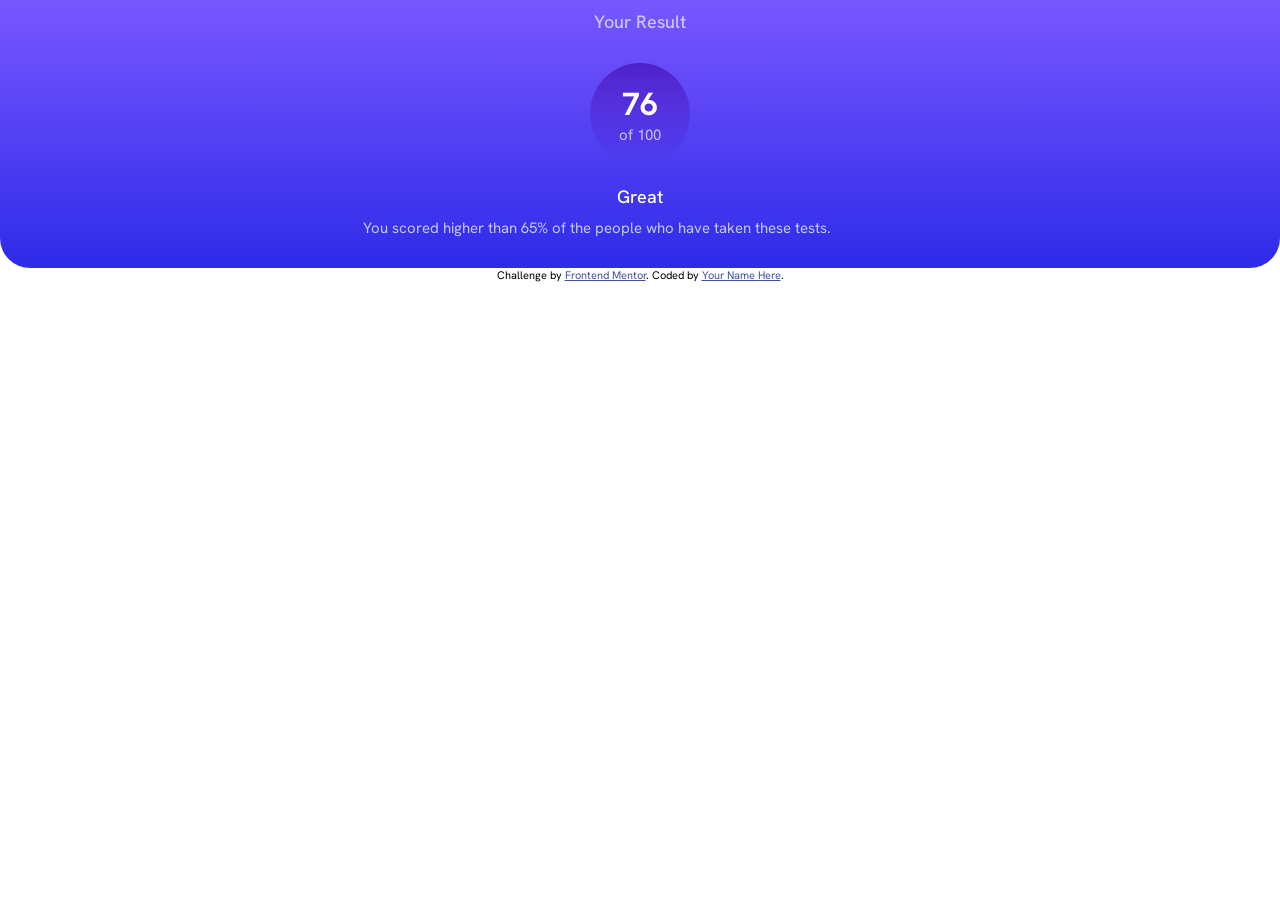
==== index.html @ be64f6b7 "Primer commit" ====
<!DOCTYPE html>
<html lang="en">
<head>
  <meta charset="UTF-8">
  <meta name="viewport" content="width=device-width, initial-scale=1.0"> 
  <link rel="icon" type="image/png" sizes="32x32" href="./assets/images/favicon-32x32.png">
  
  <title>Frontend Mentor | Results summary component</title>
  <link rel="stylesheet" href="./CSS/style.css">

  <style>
    .attribution { font-size: 11px; text-align: center; }
    .attribution a { color: hsl(228, 45%, 44%); }
  </style>
  
</head>
<body>

  <header class="header">
      <h1 class="header__title copy title">Your Result</h1>
      <div class="header__status">
          <h1 class="header__status__title">76</h1>
          <p class="copy">of 100</p>
      </div>
      <div class="header__copy">
          <h2 class="copy__title title">Great</h2>
          <p class="copy">You scored higher than 65% of the people who have taken these tests.</p>
      </div>
  </header>
  
  <main class="section">
    <!-- Summary

    Reaction
    80 / 100
    
    Memory
    92 / 100
    
    Verbal
    61 / 100
    
    Visual
    72 / 100
    
    Continue -->
  </main>
  
  <div class="attribution">
    Challenge by <a href="https://www.frontendmentor.io?ref=challenge" target="_blank">Frontend Mentor</a>. 
    Coded by <a href="#">Your Name Here</a>.
  </div>
</body>
</html>
---- CSS/style.css ----
@import url('https://fonts.googleapis.com/css2?family=Hanken+Grotesk:wght@500;700;800&display=swap');

* {
    margin: 0;
    padding: 0;
    box-sizing: border-box;
}

body {
    font-family: 'Hanken Grotesk', sans-serif;
}

:root {
    --fs: 18px;

    --light-red: hsl(0, 100%, 67%);
    --orangey-yellow: hsl(39, 100%, 56%);
    --green-teal: hsl(166, 100%, 37%);
    --cobalt-blue: hsl(234, 85%, 45%);

    --light-slate-blue-background: hsl(252, 100%, 67%);
    --light-royal-blue-background: hsl(241, 81%, 54%);

    --violet-blue-circle: rgb(78, 33, 202);
    --persian-blue-circle: hsla(241, 72%, 46%, 0);

    --white: hsl(0, 0%, 100%);
    --Pale-blue: hsl(221, 100%, 96%);
    --light-lavender: hsl(241, 100%, 89%);
    --dark-gray-blue: hsl(224, 30%, 27%);
}

.header {
    padding: 10px 10px 20px;
    width: 100%;
    background-image: linear-gradient(var(--light-slate-blue-background), var(--light-royal-blue-background));
    border-radius: 0 0 30px 30px;
    color: #fff;
    text-align: center;
}

.copy {
    color: var(--light-lavender);
}

p.copy {
    font-size: 15px;
}

.title {
    font-weight: 500;
    font-size: var(--fs);
    padding-bottom: 10px;
}

.header__status {
    margin: 20px auto;
    width: 100px;
    padding: 20px;
    background-image: linear-gradient(var(--violet-blue-circle), var(--persian-blue-circle));
    border-radius: 100%;
}

.header__copy .copy {
    width: 90%;
    margin: 0 20px 10px;
}
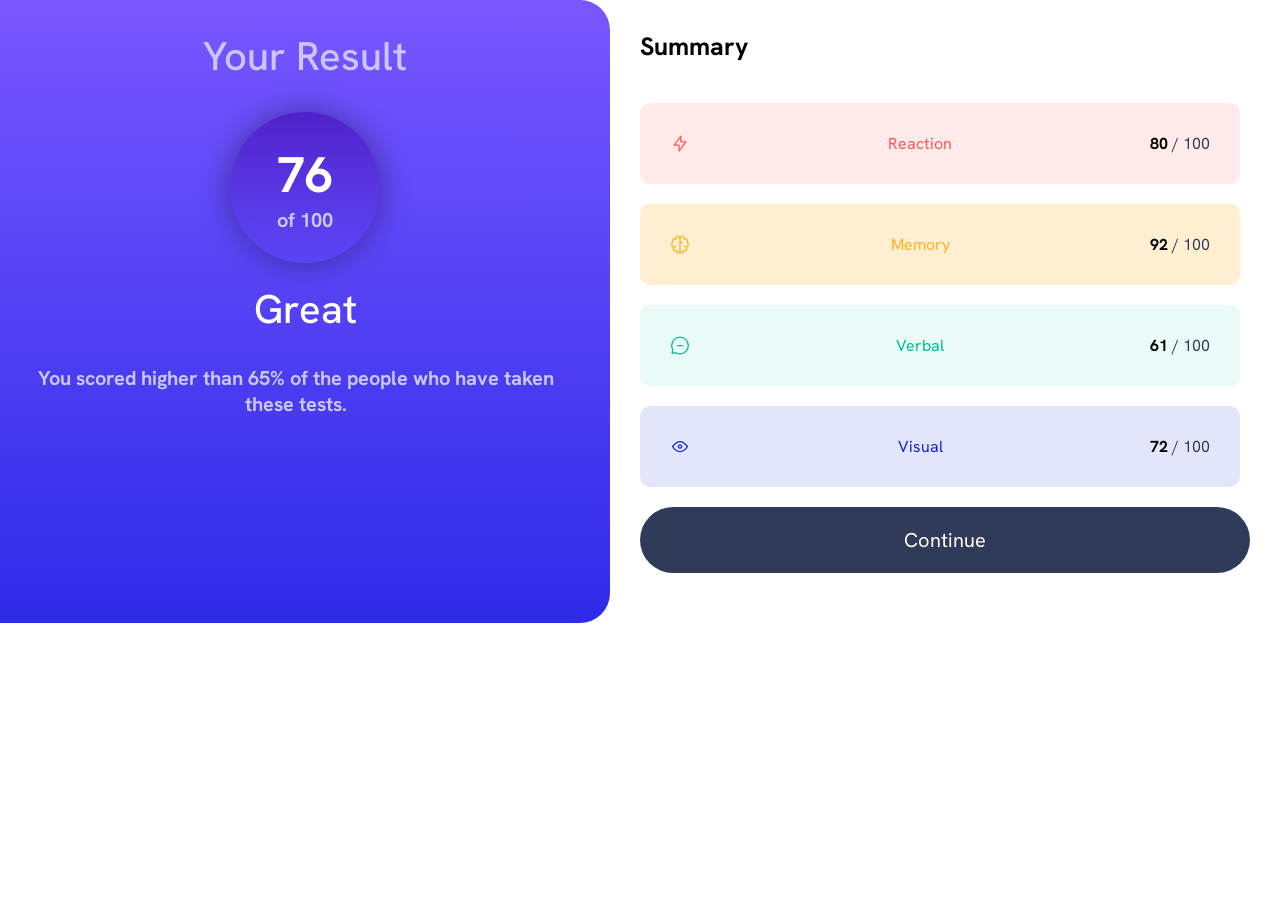
==== commit 72ffe0b6: "Cerrando El Proyecto" ====
--- a/index.html
+++ b/index.html
@@ -3,16 +3,9 @@
 <head>
   <meta charset="UTF-8">
   <meta name="viewport" content="width=device-width, initial-scale=1.0"> 
-  <link rel="icon" type="image/png" sizes="32x32" href="./assets/images/favicon-32x32.png">
-  
+  <link rel="icon" type="image/png" sizes="32x32" href="./assets/images/favicon-32x32.png"/>
   <title>Frontend Mentor | Results summary component</title>
-  <link rel="stylesheet" href="./CSS/style.css">
-
-  <style>
-    .attribution { font-size: 11px; text-align: center; }
-    .attribution a { color: hsl(228, 45%, 44%); }
-  </style>
-  
+  <link rel="stylesheet" href="./CSS/style.css"/>
 </head>
 <body>
 
@@ -27,28 +20,41 @@
           <p class="copy">You scored higher than 65% of the people who have taken these tests.</p>
       </div>
   </header>
-  
-  <main class="section">
-    <!-- Summary
 
-    Reaction
-    80 / 100
-    
-    Memory
-    92 / 100
-    
-    Verbal
-    61 / 100
-    
-    Visual
-    72 / 100
-    
-    Continue -->
-  </main>
-  
-  <div class="attribution">
-    Challenge by <a href="https://www.frontendmentor.io?ref=challenge" target="_blank">Frontend Mentor</a>. 
-    Coded by <a href="#">Your Name Here</a>.
-  </div>
+  <main class="section">    
+
+    <h3 class="section__title">Summary</h3>
+
+    <div class="section__items">
+
+      <div class="item item__red">
+          <img src="./assets/images/icon-reaction.svg">
+          <p class="item__name">Reaction</p>
+          <p class="points"><span>80</span> / 100</p>
+      </div>
+
+      <div class="item item__yellow">
+          <img src="./assets/images/icon-memory.svg">
+          <p class="item__name">Memory</p>
+          <p class="points"><span>92</span> / 100</p>
+      </div>
+
+      <div class="item item__green">
+          <img src="./assets/images/icon-verbal.svg">
+          <p class="item__name">Verbal</p>
+          <p class="points"> <span>61</span> / 100</p>
+      </div>
+
+      <div class="item item__cobalt">
+        <img src="./assets/images/icon-visual.svg">
+        <p class="item__name">Visual</p>
+        <p class="points"><span>72</span> / 100</p>
+      </div>
+
+    </div>
+
+    <a href="#" class="cta">Continue</a>
+
+  </main> 
 </body>
 </html>
--- a/CSS/style.css
+++ b/CSS/style.css
@@ -34,7 +34,7 @@
     padding: 10px 10px 20px;
     width: 100%;
     background-image: linear-gradient(var(--light-slate-blue-background), var(--light-royal-blue-background));
-    border-radius: 0 0 30px 30px;
+    border-radius: 0 0 20px 20px;
     color: #fff;
     text-align: center;
 }
@@ -64,4 +64,156 @@
 .header__copy .copy {
     width: 90%;
     margin: 0 20px 10px;
+}
+
+.section {
+    width: 90%;
+    margin: 20px auto; 
+}
+
+.item {
+    display: flex;
+    justify-content: space-between;
+    border-radius: 10px;   
+    padding: 15px;
+    margin: 10px;
+    margin-left: 0; /*Para que se pegue al margen left*/
+    margin-bottom: 20px; /*Para dar separacion en cada uno de los items*/
+}
+
+/*Red Color*/
+
+.item__red {
+    background-color: hsla(0, 100%, 67%, 0.123);
+}
+
+.item__red .item__name{
+    color: var(--light-red);
+}
+
+.item__red:hover {
+    --red: hsla(0, 100%, 67%, 0.568);
+    --red-opaco: hsla(0, 100%, 67%, 0.199);
+    background-image: linear-gradient(to right, var(--red), var(--red) 80%, var(--red-opaco), var(--red-opaco) 20%);
+}
+
+/*Yellow Color*/
+
+.item__yellow {
+    background-color:  hsla(39, 100%, 56%, 0.205);
+}
+
+.item__yellow .item__name {
+    color: var(--orangey-yellow);
+}
+
+.item__yellow:hover {
+    --yellow: hsla(39, 100%, 56%, 0.384);
+    --yellow-opaco: hsla(39, 100%, 56%, 0.096);
+    background-image: linear-gradient(to right, var(--yellow), var(--yellow) 92%, var(--yellow-opaco), var(--yellow-opaco) 8%);
+}
+
+/*Green Color*/
+
+.item__green {
+    background-color: hsla(166, 100%, 37%, 0.082);
+}
+
+.item__green .item__name {
+    color: var(--green-teal);
+}
+
+.item__green:hover {
+    --green: hsla(166, 100%, 37%, 0.507);
+    --green-opaco: hsla(166, 100%, 37%, 0.103);
+    background-image: linear-gradient(to right, var(--green), var(--green) 61%, var(--green-opaco), var(--green-opaco) 39%);
+}
+
+/*Blue Cobalt Color*/
+
+.item__cobalt {
+    background-color: hsla(234, 85%, 45%, 0.116);
+}
+
+.item__cobalt .item__name {
+    color: var(--cobalt-blue);
+}
+
+.item__cobalt:hover {
+    --cobalt: hsla(234, 85%, 45%, 0.555);
+    --cobalt-opaco: hsla(234, 85%, 45%, 0.082);
+    background-image: linear-gradient(to right, var(--cobalt), var(--cobalt) 72%, var(--cobalt-opaco), var(--cobalt-opaco) 28%);
+}
+
+.points {
+    color: var(--dark-gray-blue);
+}
+
+.points span {
+    color: #000;
+    font-weight: 700;
+}
+
+.cta {
+    display: block;
+    width: 100%;
+    margin: 20px auto;
+    padding: 10px;
+    border-radius: 50px;
+    background-color: var(--dark-gray-blue);
+    text-decoration: none;
+    text-align: center;
+    color: #fff;
+}
+
+@media screen and (min-width: 1024px) {
+    body {
+        display: flex;
+    }
+
+    .header, .section {
+        height: 100vh*2;
+        width: 50%;
+        border-radius: 30px;
+        border-top-left-radius: 0;
+        border-bottom-left-radius: 0;
+    }
+
+    .title {
+        font-size: 40px;
+        margin: 20px;
+    }
+
+    .header__status {
+        width: 150px;
+        padding: 30px;
+        box-shadow: 0 0 30px #0000005d;
+    }
+
+    .header__status__title {
+        font-size: 50px;
+    }
+
+    p.copy {
+        font-size: 20px;
+        font-weight: 700;
+    }
+
+    .section {
+        margin: 30px;
+    }
+
+    .section__title {
+        font-size: 25px;
+        margin-bottom: 40px;
+    }
+
+    .item {
+        padding: 30px;
+    }
+
+    .cta {
+        padding: 20px;
+        font-size: 20px;
+    }
 }
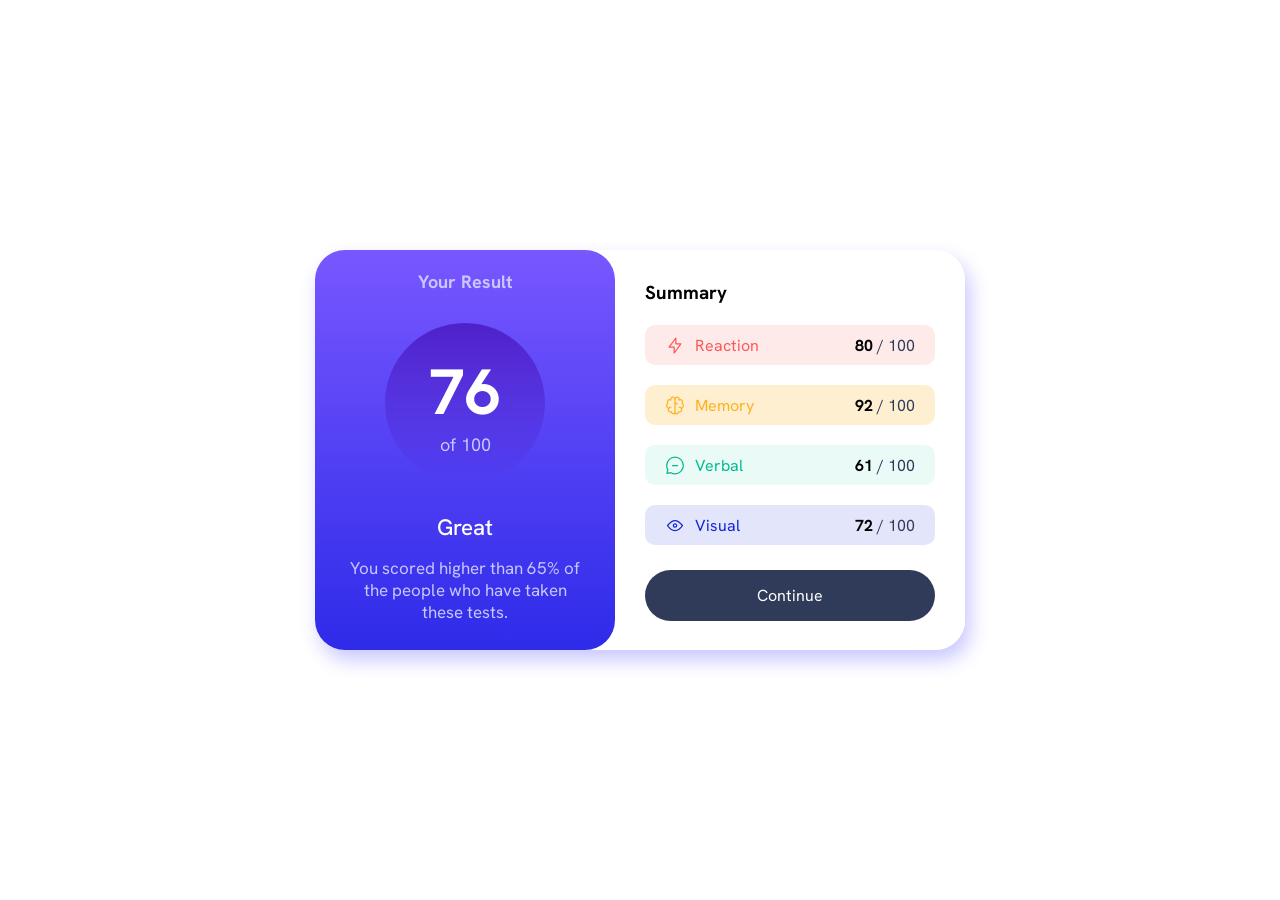
==== commit f7233206: "Add files via upload" ====
--- a/index.html
+++ b/index.html
@@ -8,53 +8,68 @@
   <link rel="stylesheet" href="./CSS/style.css"/>
 </head>
 <body>
+  <div class="body">
+    <header class="header">
+        <div class="container">
+            <h1 class="header__title copy">Your Result</h1>
+          <div class="header__status">
+              <h1 class="header__status__title">76</h1>
+              <p class="copy">of 100</p>
+          </div>
+          <div class="header__copy">
+              <h2 class="copy__title">Great</h2>
+              <p class="copy">You scored higher than 65% of the people who have taken these tests.</p>
+          </div>
+        </div>
+    </header>
+    
+    <main class="section">    
 
-  <header class="header">
-      <h1 class="header__title copy title">Your Result</h1>
-      <div class="header__status">
-          <h1 class="header__status__title">76</h1>
-          <p class="copy">of 100</p>
-      </div>
-      <div class="header__copy">
-          <h2 class="copy__title title">Great</h2>
-          <p class="copy">You scored higher than 65% of the people who have taken these tests.</p>
-      </div>
-  </header>
+      <h3 class="section__title">Summary</h3>
 
-  <main class="section">    
+      <div class="section__items">
 
-    <h3 class="section__title">Summary</h3>
+        <div class="item item__red">
+            <div class="icon">
+              <img src="./assets/images/icon-reaction.svg">
+              <p class="item__name--red">Reaction</p>
+            </div>
 
-    <div class="section__items">
+            <p class="points"><span>80</span> / 100</p>
+        </div>
 
-      <div class="item item__red">
-          <img src="./assets/images/icon-reaction.svg">
-          <p class="item__name">Reaction</p>
-          <p class="points"><span>80</span> / 100</p>
+        <div class="item item__yellow">
+            <div class="icon">
+              <img src="./assets/images/icon-memory.svg">
+              <p class="item__name--yellow">Memory</p>
+            </div>
+
+            <p class="points"><span>92</span> / 100</p>
+        </div>
+
+        <div class="item item__green">
+            <div class="icon">
+              <img src="./assets/images/icon-verbal.svg">
+              <p class="item__name--green">Verbal</p>
+            </div>
+
+            <p class="points"> <span>61</span> / 100</p>
+        </div>
+
+        <div class="item item__cobalt">
+          <div class="icon">
+            <img src="./assets/images/icon-visual.svg">
+            <p class="item__name--cobalt">Visual</p>
+          </div>
+
+          <p class="points"><span>72</span> / 100</p>
+        </div>
+
       </div>
 
-      <div class="item item__yellow">
-          <img src="./assets/images/icon-memory.svg">
-          <p class="item__name">Memory</p>
-          <p class="points"><span>92</span> / 100</p>
-      </div>
+      <a href="#" class="cta">Continue</a>
 
-      <div class="item item__green">
-          <img src="./assets/images/icon-verbal.svg">
-          <p class="item__name">Verbal</p>
-          <p class="points"> <span>61</span> / 100</p>
-      </div>
-
-      <div class="item item__cobalt">
-        <img src="./assets/images/icon-visual.svg">
-        <p class="item__name">Visual</p>
-        <p class="points"><span>72</span> / 100</p>
-      </div>
-
-    </div>
-
-    <a href="#" class="cta">Continue</a>
-
-  </main> 
+    </main> 
+  </div>
 </body>
 </html>
--- a/CSS/style.css
+++ b/CSS/style.css
@@ -1,219 +1,161 @@
-@import url('https://fonts.googleapis.com/css2?family=Hanken+Grotesk:wght@500;700;800&display=swap');
-
-* {
-    margin: 0;
-    padding: 0;
-    box-sizing: border-box;
-}
-
-body {
-    font-family: 'Hanken Grotesk', sans-serif;
-}
-
-:root {
-    --fs: 18px;
-
-    --light-red: hsl(0, 100%, 67%);
-    --orangey-yellow: hsl(39, 100%, 56%);
-    --green-teal: hsl(166, 100%, 37%);
-    --cobalt-blue: hsl(234, 85%, 45%);
-
-    --light-slate-blue-background: hsl(252, 100%, 67%);
-    --light-royal-blue-background: hsl(241, 81%, 54%);
-
-    --violet-blue-circle: rgb(78, 33, 202);
-    --persian-blue-circle: hsla(241, 72%, 46%, 0);
-
-    --white: hsl(0, 0%, 100%);
-    --Pale-blue: hsl(221, 100%, 96%);
-    --light-lavender: hsl(241, 100%, 89%);
-    --dark-gray-blue: hsl(224, 30%, 27%);
-}
-
-.header {
-    padding: 10px 10px 20px;
-    width: 100%;
-    background-image: linear-gradient(var(--light-slate-blue-background), var(--light-royal-blue-background));
-    border-radius: 0 0 20px 20px;
-    color: #fff;
-    text-align: center;
-}
-
-.copy {
-    color: var(--light-lavender);
-}
-
-p.copy {
-    font-size: 15px;
-}
-
-.title {
-    font-weight: 500;
-    font-size: var(--fs);
-    padding-bottom: 10px;
-}
-
-.header__status {
-    margin: 20px auto;
-    width: 100px;
-    padding: 20px;
-    background-image: linear-gradient(var(--violet-blue-circle), var(--persian-blue-circle));
-    border-radius: 100%;
-}
-
-.header__copy .copy {
-    width: 90%;
-    margin: 0 20px 10px;
-}
-
-.section {
-    width: 90%;
-    margin: 20px auto; 
-}
-
-.item {
-    display: flex;
-    justify-content: space-between;
-    border-radius: 10px;   
-    padding: 15px;
-    margin: 10px;
-    margin-left: 0; /*Para que se pegue al margen left*/
-    margin-bottom: 20px; /*Para dar separacion en cada uno de los items*/
-}
-
-/*Red Color*/
-
-.item__red {
-    background-color: hsla(0, 100%, 67%, 0.123);
-}
-
-.item__red .item__name{
-    color: var(--light-red);
-}
-
-.item__red:hover {
-    --red: hsla(0, 100%, 67%, 0.568);
-    --red-opaco: hsla(0, 100%, 67%, 0.199);
-    background-image: linear-gradient(to right, var(--red), var(--red) 80%, var(--red-opaco), var(--red-opaco) 20%);
-}
-
-/*Yellow Color*/
-
-.item__yellow {
-    background-color:  hsla(39, 100%, 56%, 0.205);
-}
-
-.item__yellow .item__name {
-    color: var(--orangey-yellow);
-}
-
-.item__yellow:hover {
-    --yellow: hsla(39, 100%, 56%, 0.384);
-    --yellow-opaco: hsla(39, 100%, 56%, 0.096);
-    background-image: linear-gradient(to right, var(--yellow), var(--yellow) 92%, var(--yellow-opaco), var(--yellow-opaco) 8%);
-}
-
-/*Green Color*/
-
-.item__green {
-    background-color: hsla(166, 100%, 37%, 0.082);
-}
-
-.item__green .item__name {
-    color: var(--green-teal);
-}
-
-.item__green:hover {
-    --green: hsla(166, 100%, 37%, 0.507);
-    --green-opaco: hsla(166, 100%, 37%, 0.103);
-    background-image: linear-gradient(to right, var(--green), var(--green) 61%, var(--green-opaco), var(--green-opaco) 39%);
-}
-
-/*Blue Cobalt Color*/
-
-.item__cobalt {
-    background-color: hsla(234, 85%, 45%, 0.116);
-}
-
-.item__cobalt .item__name {
-    color: var(--cobalt-blue);
-}
-
-.item__cobalt:hover {
-    --cobalt: hsla(234, 85%, 45%, 0.555);
-    --cobalt-opaco: hsla(234, 85%, 45%, 0.082);
-    background-image: linear-gradient(to right, var(--cobalt), var(--cobalt) 72%, var(--cobalt-opaco), var(--cobalt-opaco) 28%);
-}
-
-.points {
-    color: var(--dark-gray-blue);
-}
-
-.points span {
-    color: #000;
-    font-weight: 700;
-}
-
-.cta {
-    display: block;
-    width: 100%;
-    margin: 20px auto;
-    padding: 10px;
-    border-radius: 50px;
-    background-color: var(--dark-gray-blue);
-    text-decoration: none;
-    text-align: center;
-    color: #fff;
-}
-
-@media screen and (min-width: 1024px) {
-    body {
-        display: flex;
-    }
-
-    .header, .section {
-        height: 100vh*2;
-        width: 50%;
-        border-radius: 30px;
-        border-top-left-radius: 0;
-        border-bottom-left-radius: 0;
-    }
-
-    .title {
-        font-size: 40px;
-        margin: 20px;
-    }
-
-    .header__status {
-        width: 150px;
-        padding: 30px;
-        box-shadow: 0 0 30px #0000005d;
-    }
-
-    .header__status__title {
-        font-size: 50px;
-    }
-
-    p.copy {
-        font-size: 20px;
-        font-weight: 700;
-    }
-
-    .section {
-        margin: 30px;
-    }
-
-    .section__title {
-        font-size: 25px;
-        margin-bottom: 40px;
-    }
-
-    .item {
-        padding: 30px;
-    }
-
-    .cta {
-        padding: 20px;
-        font-size: 20px;
-    }
-}+@import url("https://fonts.googleapis.com/css2?family=Hanken+Grotesk:wght@500;700;800&display=swap");
+* {
+  margin: 0;
+  padding: 0;
+  box-sizing: border-box; }
+
+body {
+  font-family: 'Hanken Grotesk', sans-serif; }
+
+.header .container, .header .header__copy, .header .header__status {
+  display: flex;
+  flex-direction: column;
+  align-items: center; }
+
+.copy {
+  color: #c8c7ff;
+  font-size: 18px; }
+
+.header {
+  background-image: linear-gradient(#7857ff, #2e2be9);
+  color: white;
+  padding: 20px;
+  padding-bottom: 50px;
+  border-radius: 0 0 30px 30px; }
+  .header .container {
+    width: 90%;
+    margin: 0 auto;
+    gap: 15px; }
+  .header .header__copy {
+    gap: 10px; }
+    .header .header__copy .copy__title {
+      font-size: 1.4rem;
+      font-weight: 500; }
+    .header .header__copy .copy {
+      max-width: 300px;
+      min-width: 300px;
+      text-align: center; }
+  .header .header__status {
+    justify-content: center;
+    background-image: linear-gradient(#4e21ca, rgba(36, 33, 202, 0));
+    width: 130px;
+    height: 130px;
+    border-radius: 50%; }
+    .header .header__status .header__status__title {
+      font-size: 3rem; }
+
+.section .item, .section .item .icon {
+  display: flex;
+  flex-direction: row; }
+
+.section {
+  width: 90%;
+  margin: 20px auto; }
+  .section .section__items {
+    display: flex;
+    flex-direction: column;
+    gap: 20px;
+    margin-top: 20px; }
+  .section .item {
+    justify-content: space-between;
+    align-items: center;
+    padding: 15px;
+    height: 50px;
+    border-radius: 10px; }
+    .section .item .icon {
+      gap: 10px; }
+
+.section__items .item__red {
+  background-color: rgba(255, 87, 87, 0.123); }
+  .section__items .item__red .item__name--red {
+    color: #ff5757; }
+.section__items .item__red:hover {
+  background-image: linear-gradient(to right, rgba(255, 87, 87, 0.568), rgba(255, 87, 87, 0.568) 80%, rgba(255, 87, 87, 0.199), rgba(255, 87, 87, 0.199) 20%); }
+.section__items .item__yellow {
+  background-color: rgba(255, 176, 31, 0.205); }
+  .section__items .item__yellow .item__name--yellow {
+    color: #ffb01f; }
+.section__items .item__yellow:hover {
+  background-image: linear-gradient(to right, rgba(255, 176, 31, 0.384), rgba(255, 176, 31, 0.384) 92%, rgba(255, 176, 31, 0.096), rgba(255, 176, 31, 0.096) 8%); }
+.section__items .item__green {
+  background-color: rgba(0, 189, 145, 0.082); }
+  .section__items .item__green .item__name--green {
+    color: #00bd91; }
+.section__items .item__green:hover {
+  background-image: linear-gradient(to right, rgba(0, 189, 145, 0.507), rgba(0, 189, 145, 0.507) 61%, rgba(0, 189, 145, 0.103), rgba(0, 189, 145, 0.103) 39%); }
+.section__items .item__cobalt {
+  background-color: rgba(17, 37, 212, 0.116); }
+  .section__items .item__cobalt .item__name--cobalt {
+    color: #1125d4; }
+.section__items .item__cobalt:hover {
+  background-image: linear-gradient(to right, rgba(17, 37, 212, 0.555), rgba(17, 37, 212, 0.555) 72%, rgba(17, 37, 212, 0.082), rgba(17, 37, 212, 0.082) 28%); }
+
+.points {
+  color: #303b5a; }
+  .points span {
+    color: #000;
+    font-weight: 700; }
+
+.cta {
+  display: block;
+  width: 100%;
+  margin: 40px auto;
+  padding: 20px 0;
+  border-radius: 50px;
+  background-color: #303b5a;
+  text-decoration: none;
+  text-align: center;
+  color: #fff; }
+
+@media screen and (min-width: 650px) {
+  body {
+    display: flex;
+    flex-direction: row;
+    justify-content: center;
+    align-items: center;
+    min-height: 100vh; }
+
+  .body {
+    display: flex;
+    flex-direction: row;
+    justify-content: center;
+    align-items: center;
+    border-radius: 30px;
+    background-color: white;
+    box-shadow: 5px 10px 20px #c8c7ff; }
+
+  .header {
+    min-height: 400px;
+    max-height: 400px;
+    min-width: 300px;
+    max-width: 300px;
+    border-radius: 30px; }
+    .header .container {
+      gap: 30px; }
+    .header .header__status {
+      height: 160px;
+      width: 160px; }
+      .header .header__status .header__status__title {
+        font-size: 4rem; }
+    .header .header__copy {
+      gap: 15px; }
+      .header .header__copy .copy {
+        font-size: 17px;
+        min-width: 234px;
+        max-width: 324px; }
+
+  .section {
+    width: 350px;
+    height: 400px;
+    margin: 0;
+    padding: 30px;
+    background-color: white;
+    border-radius: 30px; }
+    .section .item {
+      padding: 20px;
+      height: 40px; }
+    .section .cta {
+      padding: 15px;
+      margin: 25px auto; } }
+
+/*# sourceMappingURL=style.css.map */
